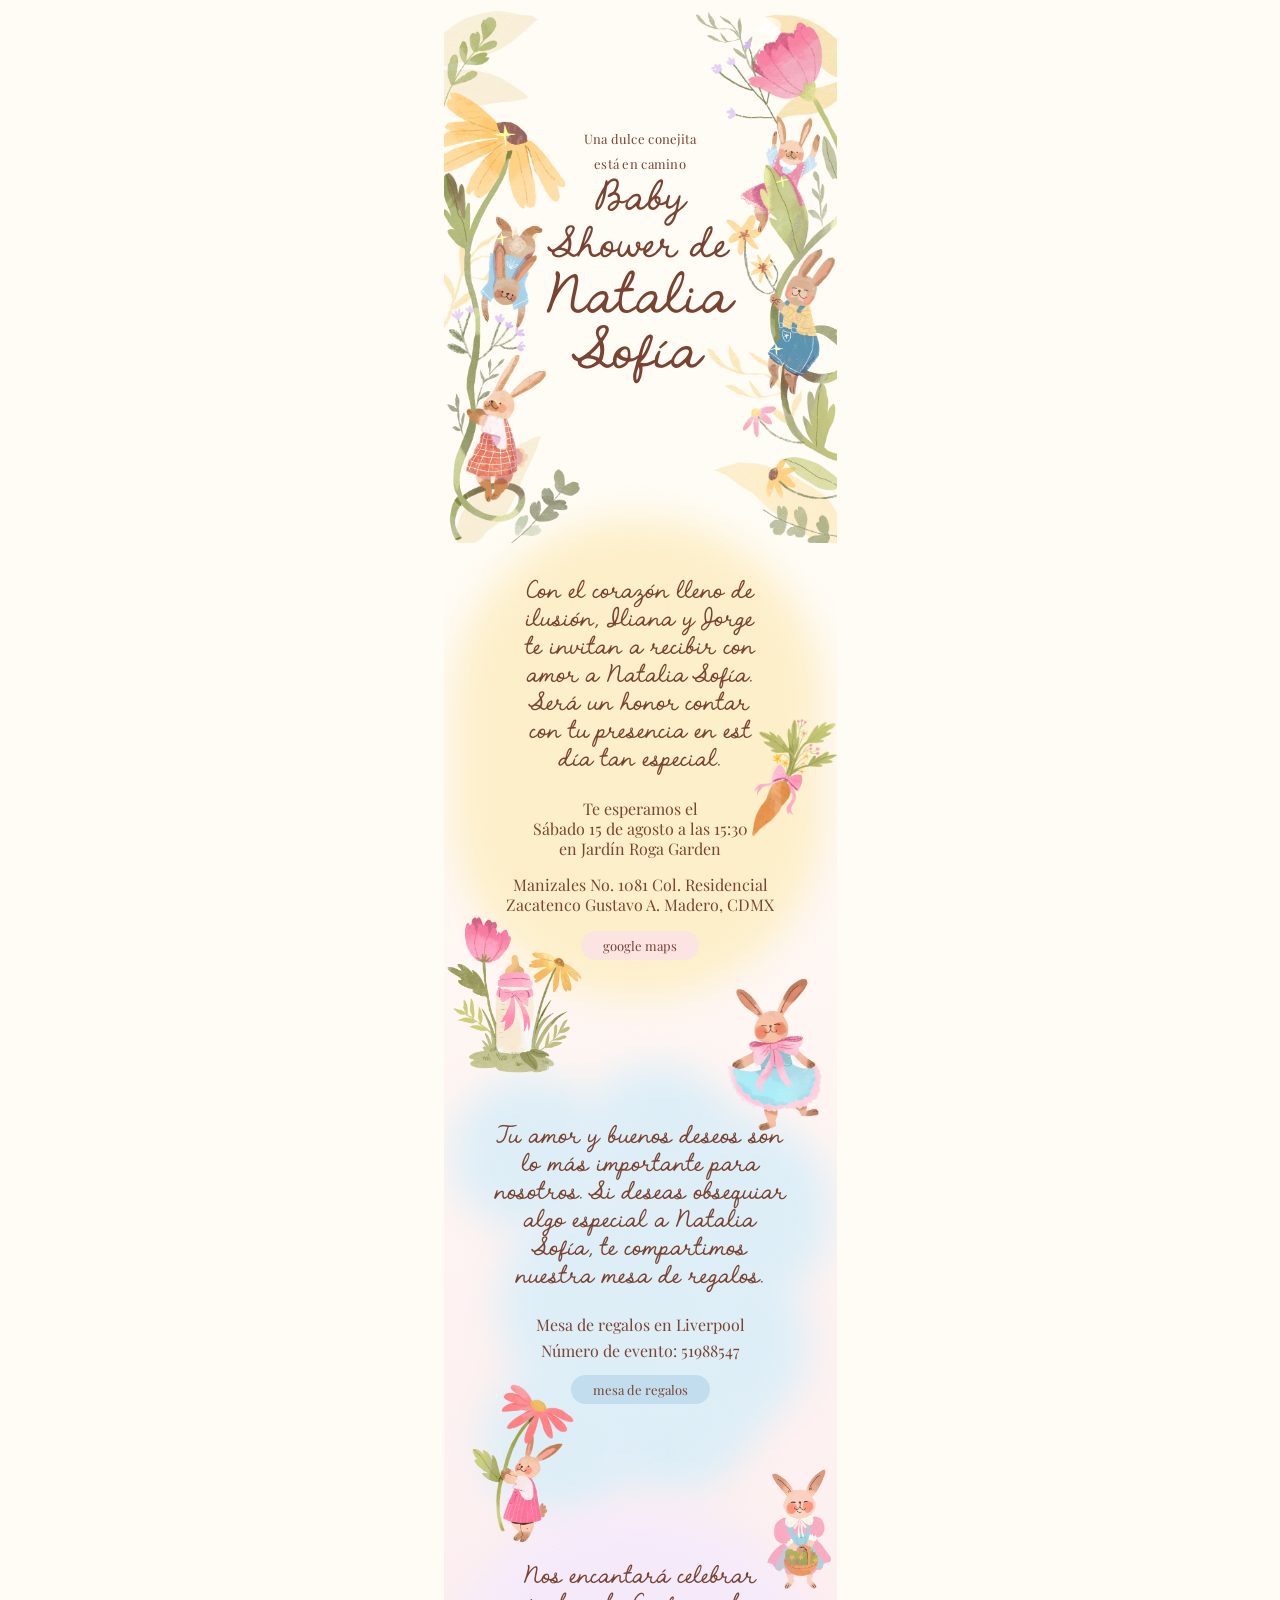
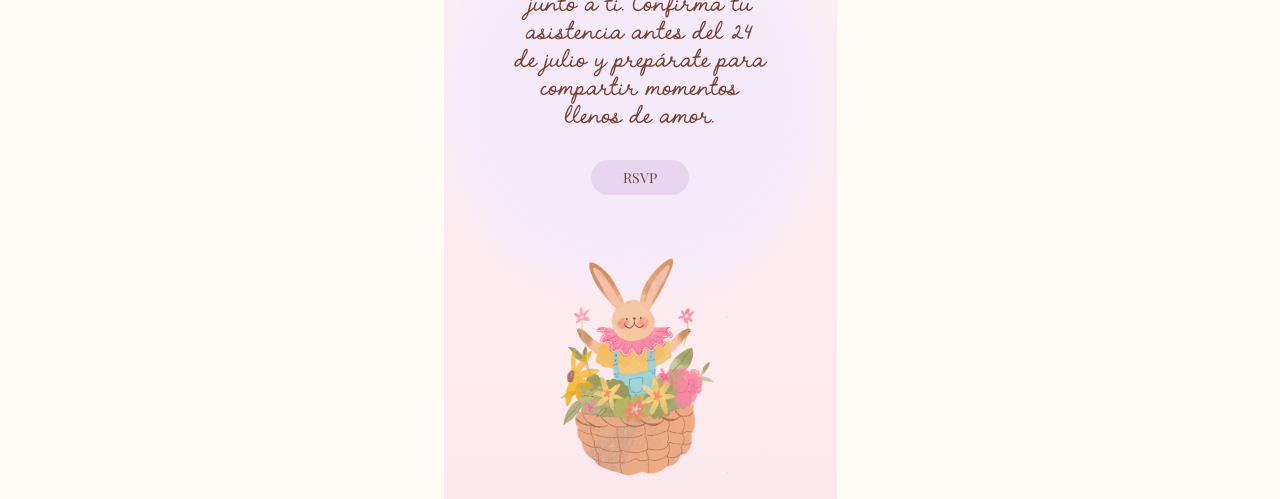
==== index.html @ ba206206 "Changed name" ====
<!DOCTYPE html>
<html lang="es">
<head>
  <meta charset="UTF-8">
  <meta name="viewport" content="width=device-width, initial-scale=1.0, maximum-scale=1.0">
  <title>Baby Shower · Natalia Sofía</title>
  <link rel="preconnect" href="https://fonts.googleapis.com">
  <link rel="preconnect" href="https://fonts.gstatic.com" crossorigin>
  <link href="https://fonts.googleapis.com/css2?family=Playfair+Display:ital,wght@0,400;0,500;0,600;1,400&display=swap" rel="stylesheet">
  <link rel="stylesheet" href="./styles.css">
</head>
<body>
  <div class="page">

    <!-- ═══════════════════════════════════ -->
    <!-- SECTION 1 — Hero / Portada          -->
    <!-- ═══════════════════════════════════ -->
    <section class="section-hero">
      <img
        class="hero-bg"
        src="./assets/principal.png"
        alt="Portada Baby Shower Natalia Sofía — conejitos en jardín"
        width="393"
        height="543"
        loading="eager"
      >
      <div class="hero-text reveal">
        <p class="hero-eyebrow">Una dulce conejita</p>
        <p class="hero-eyebrow">está en camino</p>
        <p class="hero-title-small">Baby</p>
        <p class="hero-title-small">Shower de</p>
        <p class="hero-title-name">Natalia</p>
        <p class="hero-title-name">Sofía</p>
      </div>
    </section>

    <!-- ═══════════════════════════════════ -->
    <!-- SECTION 2 — Fecha & Lugar           -->
    <!-- ═══════════════════════════════════ -->
    <section class="section-fecha">
      <!-- Nubecita amarilla -->
      <img
        class="nube-amarilla"
        src="./assets/Nubecita amarilla 2.svg"
        alt=""
        aria-hidden="true"
        loading="lazy"
      >

      <!-- Floating character images -->
      <img
        class="img-zanahoria"
        src="./assets/zanahoria.png"
        alt="Zanahoria decorativa"
        width="100"
        loading="lazy"
      >
      <img
        class="img-biberon"
        src="./assets/biberon.png"
        alt="Biberón decorativo"
        width="130"
        loading="lazy"
      >
      <img
        class="img-conejito-vestido"
        src="./assets/conejito vestido.png"
        alt="Conejita con vestido"
        width="140"
        loading="lazy"
      >

      <div class="content reveal">

        <p class="invitation-text">
          Con el corazón lleno de<br>
          ilusión, Iliana y Jorge<br> 
          te invitan a recibir con<br>
          amor a Natalia Sofía.<br>
          Será un honor contar<br>
          con tu presencia en est<br>
          día tan especial.
        </p>

        <p class="event-details">
          Te esperamos el<br>
          Sábado 15 de agosto a las 15:30<br>
          en Jardín Roga Garden
        </p>
        <p class="event-details">
          Manizales No. 1081 Col. Residencial<br>
          Zacatenco Gustavo A. Madero, CDMX
        </p>

        <a
          class="btn btn-maps"
          href="https://maps.app.goo.gl/jTLL4MTDicDmmt9v9"
          target="_blank"
          rel="noopener noreferrer"
        >
          google maps
        </a>
      </div>
    </section>

    <!-- ═══════════════════════════════════ -->
    <!-- SECTION 3 — Mesa de Regalos         -->
    <!-- ═══════════════════════════════════ -->
    <section class="section-regalos">
      <!-- Nubecita azul -->
      <img
        class="nube-azul"
        src="./assets/Nubecita azul 3.svg"
        alt=""
        aria-hidden="true"
        width="280"
        loading="lazy"
      >

      <!-- Floating character images -->
      <img
        class="img-conejito-vestido-canasta"
        src="./assets/conejito vestido canasta.png"
        alt="Conejita con canasta de flores"
        width="125"
        loading="lazy"
      >
      <img
        class="img-conejito-flor"
        src="./assets/conejito flor.png"
        alt="Conejita abrazando una flor"
        width="85"
        loading="lazy"
      >

      <div class="content reveal">

        <p class="regalo-text">
          Tu amor y buenos deseos son<br>
          lo más importante para<br>
          nosotros. Si deseas obsequiar<br>
          algo especial a Natalia<br>
          Sofía, te compartimos<br>
          nuestra mesa de regalos.
        </p>

        <p class="regalo-info">
          Mesa de regalos en Liverpool<br>
          Número de evento: 51988547
        </p>

        <a
          class="btn btn-liverpool"
          href="https://mesaderegalos.liverpool.com.mx/milistaderegalos/51988547"
          target="_blank"
          rel="noopener noreferrer"
        >
          mesa de regalos
        </a>
      </div>
    </section>

    <!-- ═══════════════════════════════════ -->
    <!-- SECTION 4 — RSVP                   -->
    <!-- ═══════════════════════════════════ -->
    <section class="section-rsvp">
      <!-- Nubecita morada -->
      <img
        class="nube-morada"
        src="./assets/Nubecita morada 4.svg"
        alt=""
        aria-hidden="true"
        width="260"
        loading="lazy"
      >

      <div class="content reveal">

        <p class="rsvp-text">
          Nos encantará celebrar<br>
          junto a ti. Confirma tu<br>
          asistencia antes del 24<br>
          de julio y prepárate para<br>
          compartir momentos<br>
          llenos de amor.
        </p>

        <a
          class="btn btn-rsvp"
          href="https://docs.google.com/forms/d/e/1FAIpQLSc5kH6KgJeiiNMjuk_eamgf8YPPb4fJCr5wpj9dyd67LJU2pA/viewform?usp=header"
          target="_blank"
          rel="noopener noreferrer"
        >
          RSVP
        </a>
      </div>
    </section>

    <!-- Conejita final -->
    <div class="section-bottom">
      <img
        class="img-conejito-canasta"
        src="./assets/conejito canasta.png"
        alt="Conejito en canasta de flores"
        width="210"
        loading="lazy"
      >
    </div>

  </div><!-- .page -->

  <script>
    // Scroll reveal
    const reveals = document.querySelectorAll('.reveal');
    const io = new IntersectionObserver((entries) => {
      entries.forEach(e => {
        if (e.isIntersecting) {
          e.target.classList.add('visible');
          io.unobserve(e.target);
        }
      });
    }, { threshold: 0.12 });

    reveals.forEach(el => io.observe(el));

    // Trigger already-visible on load
    window.addEventListener('load', () => {
      reveals.forEach(el => {
        if (el.getBoundingClientRect().top < window.innerHeight) {
          el.classList.add('visible');
        }
      });
    });
  </script>
</body>
</html>
---- styles.css ----
/* ─────────────────────────────────────────────
   Baby Shower Natalia Sofía — styles.css
   Fonts: Playfair Display (Google Fonts)
          RomanticSignature-Script (./fonts/)
───────────────────────────────────────────── */

@font-face {
  font-family: 'Romantic Signature';
  src: url('./fonts/RomanticSignature-Script.otf') format('truetype'),
       url('./fonts/RomanticSignature-Script.woff2') format('woff2'),
       url('./fonts/RomanticSignature-Script.woff') format('woff');
  font-weight: 400;
  font-style: normal;
  font-display: swap;
}

/* ── Reset ── */
*, *::before, *::after { box-sizing: border-box; margin: 0; padding: 0; }

html {
  -webkit-text-size-adjust: none;
  text-size-adjust: none;
  scroll-behavior: smooth;
}

body {
  min-height: 100dvh;
  font-family: 'Playfair Display', Georgia, serif;
  background-color: #FFFCF5;
  display: flex;
  justify-content: center;
  align-items: flex-start;
  overflow-x: hidden;
}

/* ── Page wrapper ── */
.page {
  width: 100%;
  max-width: 393px;
  position: relative;
  overflow: hidden;
  background: linear-gradient(
    to bottom, 
    #FFFCF5 0px, 
    #FFFCF5 543px, 
    #FCE9EE 100%
  );
  background-attachment: local;
}

/* ══════════════════════════════════════
   SECTION 1 — Hero / Portada
══════════════════════════════════════ */
.section-hero {
  position: relative;
  width: 100%;
}

.hero-bg {
  width: 100%;
  display: block;
  object-fit: cover;
}

.hero-text {
  position: absolute;
  top: 130px;
  left: 0; right: 0;
  text-align: center;
  padding: 0 60px;
  pointer-events: none;
}

.hero-eyebrow {
  font-family: 'Playfair Display', Georgia, serif;
  font-size: 13px;
  color: #7A4230;
  margin-bottom: 8px;
  letter-spacing: 0.02em;
}

.hero-title-small {
  font-family: 'Romantic Signature';
  font-size: 34px;
  line-height: 1.25;
  color: #7A4230;
  margin-bottom: 4px;
}

.hero-title-name {
  font-family: 'Romantic Signature', 'Playfair Display', Georgia, serif;
  font-size: 46px;
  line-height: 1.2;
  color: #7A4230;
}

/* ══════════════════════════════════════
   SECTION 2 — Fecha & Lugar
══════════════════════════════════════ */
.section-fecha {
  position: relative;
  padding: 36px 24px 120px;
  text-align: center;
}

.nube-amarilla {
  position: absolute;
  left: -25px;
  top: -60px;
  width: auto;
  height: 550px;
  opacity: 1;
  pointer-events: none;
  z-index: 0;
}

.section-fecha .content {
  position: relative;
  z-index: 1;
}

.invitation-text {
  font-family: 'Romantic Signature', 'Playfair Display', Georgia, serif;
  font-size: 20px;
  line-height: 1.4;
  color: #7A4230;
  margin-bottom: 24px;
}

.divider-flower {
  font-size: 18px;
  margin: 8px auto 20px;
  color: #D4856A;
}

.event-details {
  font-family: 'Playfair Display', Georgia, serif;
  font-size: 16px;
  line-height: 1.25;
  color: #7A4230;
  text-align: center;
  margin-bottom: 16px;
}

.event-details strong {
  font-weight: 600;
}

/* ── Pill buttons ── */
.btn {
  display: inline-block;
  font-family: 'Playfair Display', Georgia, serif;
  font-size: 13px;
  padding: 6px 22px;
  border-radius: 40px;
  text-decoration: none;
  transition: filter 0.2s;
}
.btn:active { filter: brightness(0.92); }

.btn-maps      { background: #FCE4E3; color: #7A4230; }
.btn-liverpool { background: #C2DEEE; color: #7A4230; }
.btn-rsvp      { background: #E8D5F0; color: #7A4230; font-size: 14px; padding: 8px 32px; }

/* Section pill headings */
.pill-heading {
  display: inline-block;
  font-family: 'Playfair Display', Georgia, serif;
  font-size: 15px;
  color: #7A4230;
  padding: 4px 18px;
  border-radius: 40px;
  margin-bottom: 20px;
}
.pill-yellow { background: rgba(252, 238, 175, 0.85); }
.pill-blue   { background: rgba(190, 225, 240, 0.90); }
.pill-purple { background: rgba(228, 200, 245, 0.90); }

/* ── Floating images (section 2) ── */
.img-zanahoria {
  position: absolute;
  right: -8px;
  top: 170px;
  width: 110px;
  opacity: 1;
  z-index: 2;
}

.img-biberon {
  position: absolute;
  left: -20px;
  bottom: -25px;
  width: 163px;
  opacity: 1;
  z-index: 2;
  transform: scaleX(-1);
}

.img-conejito-vestido {
  position: absolute;
  right: -40px;
  bottom: -100px;
  width: 184px;
  z-index: 2;
}

/* ══════════════════════════════════════
   SECTION 3 — Mesa de Regalos
══════════════════════════════════════ */
.section-regalos {
  position: relative;
  padding: 44px 28px 120px;
  text-align: center;
}

.nube-azul {
  position: absolute;
  right: -30px;
  top: -50px;
  width: 450px;
  opacity: 1;
  pointer-events: none;
  z-index: 0;
}

.section-regalos .content {
  position: relative;
  z-index: 1;
}

.regalo-text {
  font-family: 'Romantic Signature', 'Playfair Display', Georgia, serif;
  font-size: 20px;
  line-height: 1.4;
  color: #7A4230;
  margin-bottom: 20px;
}

.regalo-info {
  font-family: 'Playfair Display', Georgia, serif;
  font-size: 16px;
  line-height: 1.6;
  color: #7A4230;
  margin-bottom: 12px;
}

.img-conejito-vestido-canasta {
  position: absolute;
  right: -45px;
  top: 350px;
  width: 160px;
  z-index: 2;
}

.img-conejito-flor {
  position: absolute;
  left: 0;
  bottom: -60px;
  width: 180px;
  z-index: 2;
}

/* ══════════════════════════════════════
   SECTION 4 — RSVP
══════════════════════════════════════ */
.section-rsvp {
  position: relative;
  padding: 40px 24px 44px;
  text-align: center;
}

.nube-morada {
  position: absolute;
  left: -45px;
  top: -60px;
  width: 470px;
  opacity: 1;
  pointer-events: none;
  z-index: 0;
}

.section-rsvp .content {
  position: relative;
  z-index: 1;
}

.rsvp-text {
  font-family: 'Romantic Signature', 'Playfair Display', Georgia, serif;
  font-size: 20px;
  line-height: 1.4;
  color: #7A4230;
  margin-bottom: 28px;
}

/* Bottom bunny */
.section-bottom {
  position: relative;
  height: 260px;
}

.img-conejito-canasta {
  position: absolute;
  left: 50%;
  transform: translateX(-50%);
  top: 0;
  width: 210px;
  z-index: 2;
}

/* ── Scroll reveal ── */
.reveal {
  opacity: 0;
  transform: translateY(24px);
  transition: opacity 0.7s ease, transform 0.7s ease;
}
.reveal.visible {
  opacity: 1;
  transform: none;
}

@media (prefers-reduced-motion: reduce) {
  .reveal { opacity: 1; transform: none; transition: none; }
}
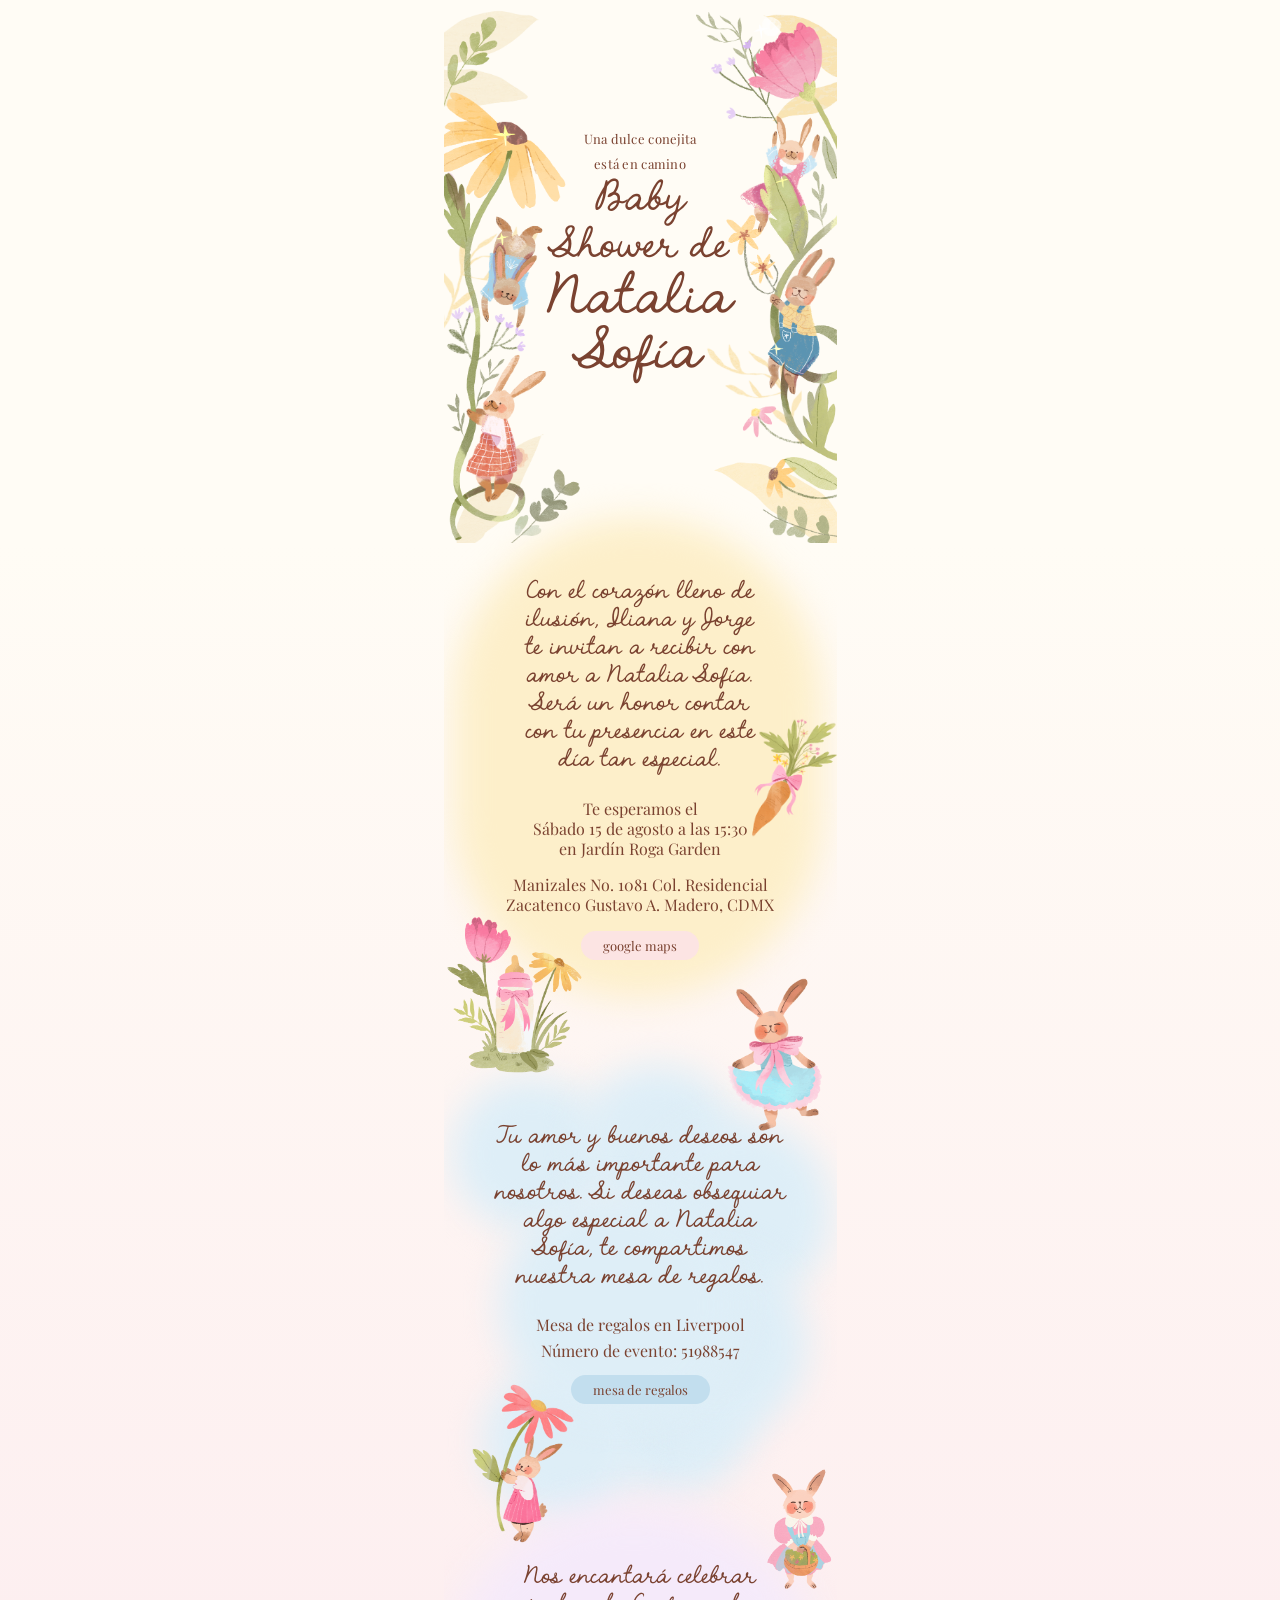
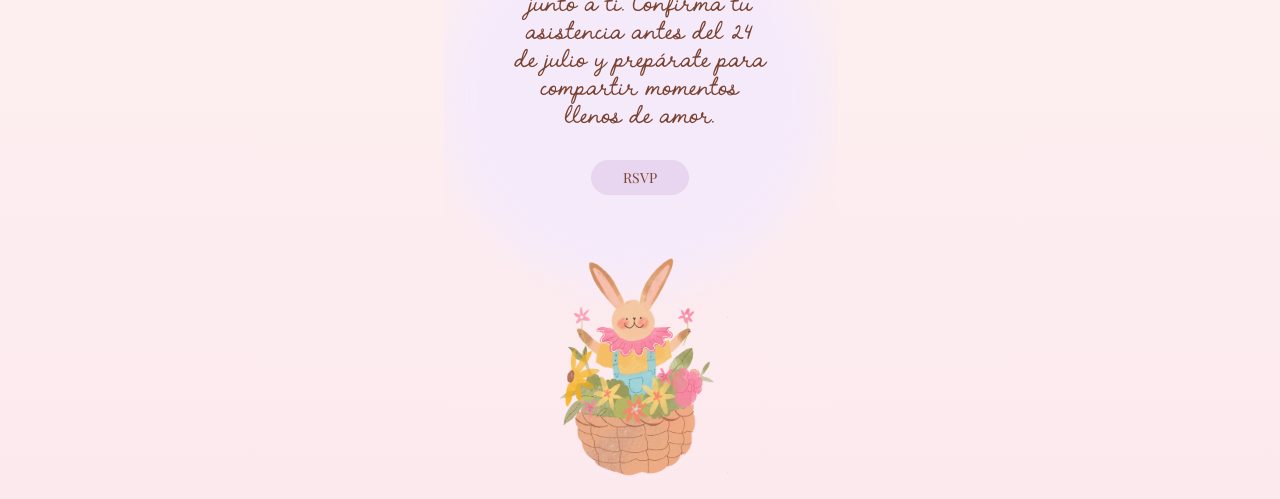
==== commit 1d154a35: "typo" ====
--- a/index.html
+++ b/index.html
@@ -78,7 +78,7 @@
           te invitan a recibir con<br>
           amor a Natalia Sofía.<br>
           Será un honor contar<br>
-          con tu presencia en est<br>
+          con tu presencia en este<br>
           día tan especial.
         </p>
 
--- a/styles.css
+++ b/styles.css
@@ -26,7 +26,12 @@
 body {
   min-height: 100dvh;
   font-family: 'Playfair Display', Georgia, serif;
-  background-color: #FFFCF5;
+  background: linear-gradient(
+    to bottom, 
+    #FFFCF5 0px, 
+    #FFFCF5 543px, 
+    #FCE9EE 100%
+  );
   display: flex;
   justify-content: center;
   align-items: flex-start;
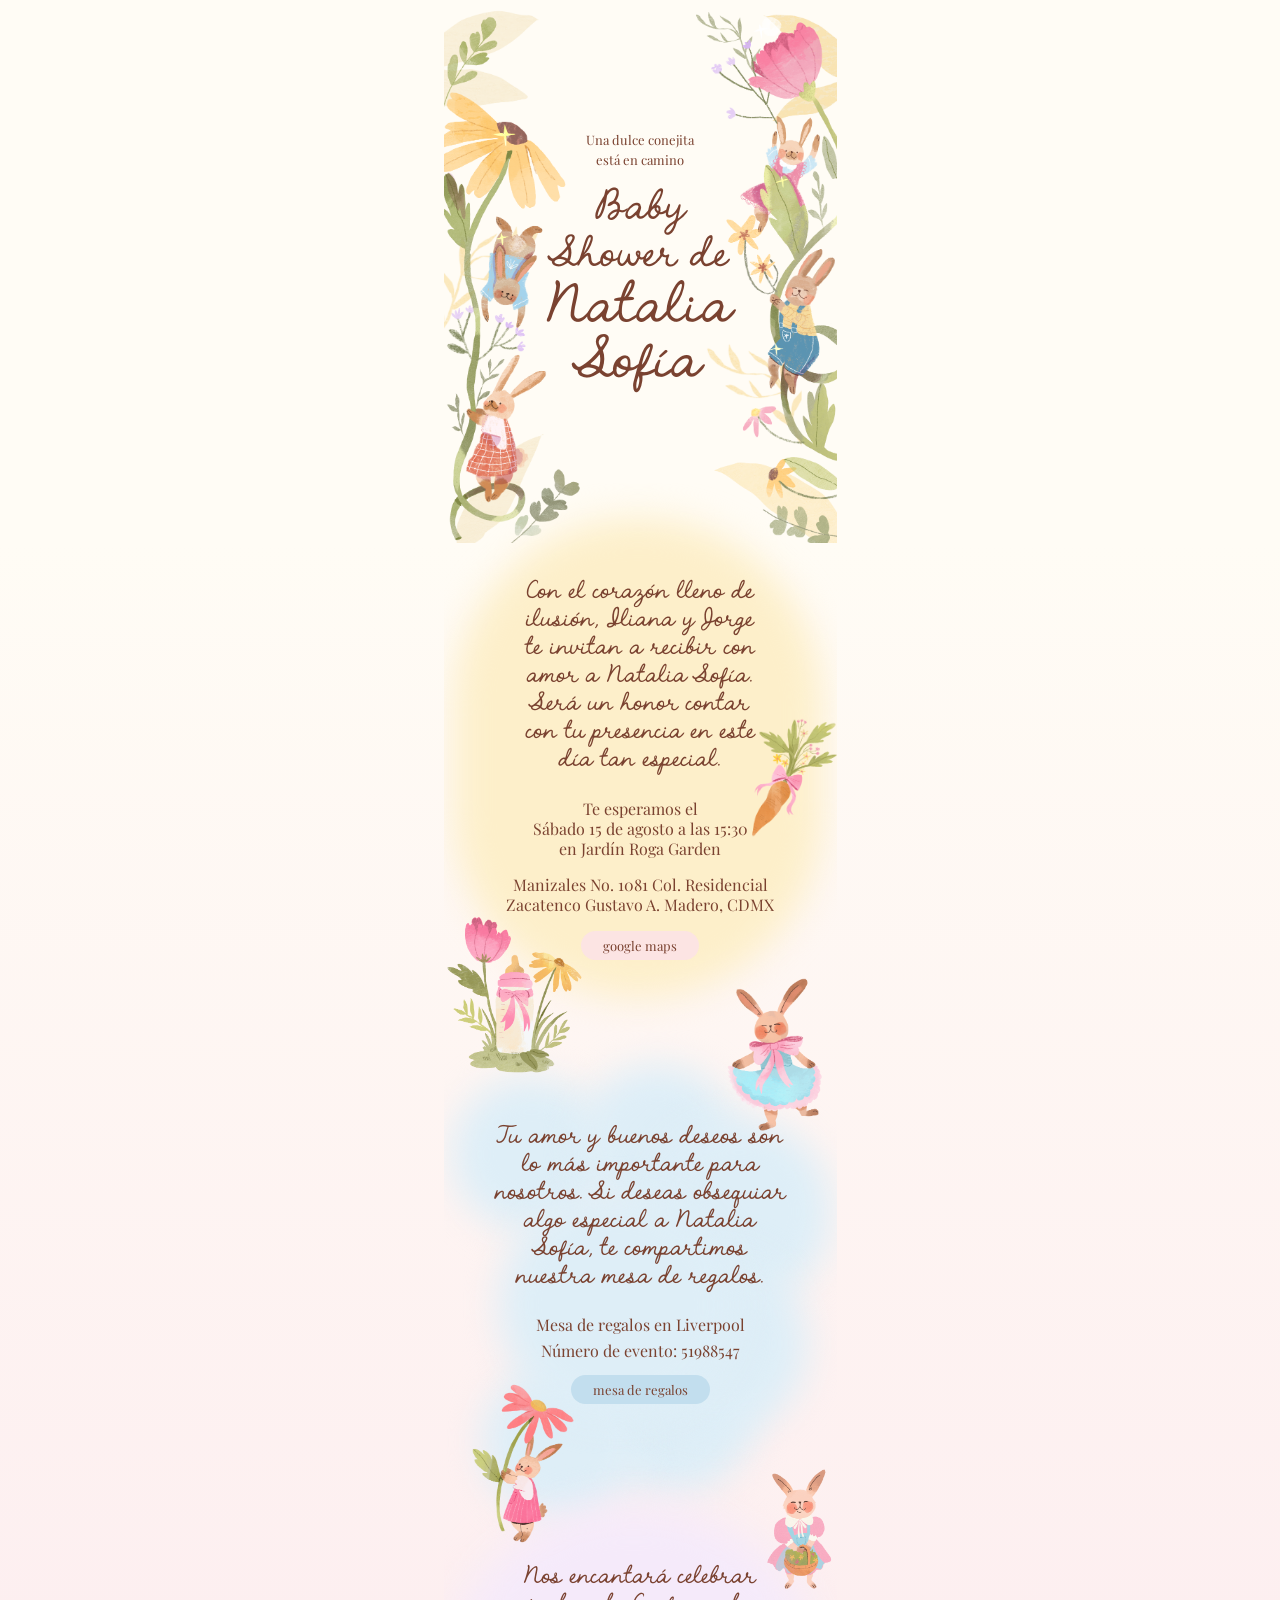
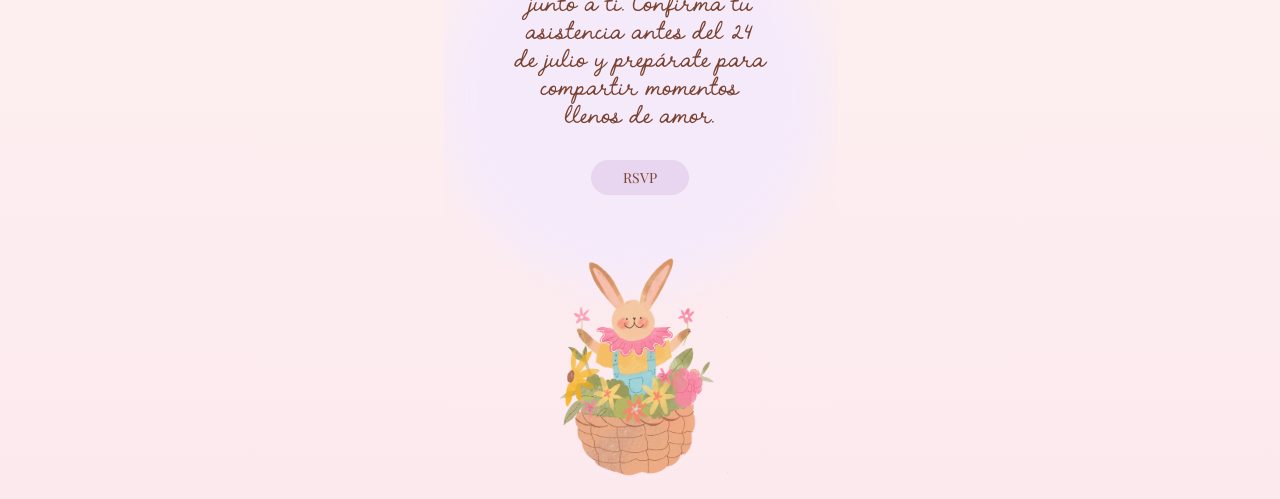
==== commit 1856d9c1: "Fix para el titulo" ====
--- a/index.html
+++ b/index.html
@@ -25,8 +25,8 @@
         loading="eager"
       >
       <div class="hero-text reveal">
-        <p class="hero-eyebrow">Una dulce conejita</p>
-        <p class="hero-eyebrow">está en camino</p>
+        <p class="hero-eyebrow">Una dulce conejita<br>
+        está en camino</p>
         <p class="hero-title-small">Baby</p>
         <p class="hero-title-small">Shower de</p>
         <p class="hero-title-name">Natalia</p>
--- a/styles.css
+++ b/styles.css
@@ -80,8 +80,8 @@
   font-family: 'Playfair Display', Georgia, serif;
   font-size: 13px;
   color: #7A4230;
-  margin-bottom: 8px;
-  letter-spacing: 0.02em;
+  margin-bottom: 20px;
+  line-height: 1.5;
 }
 
 .hero-title-small {
